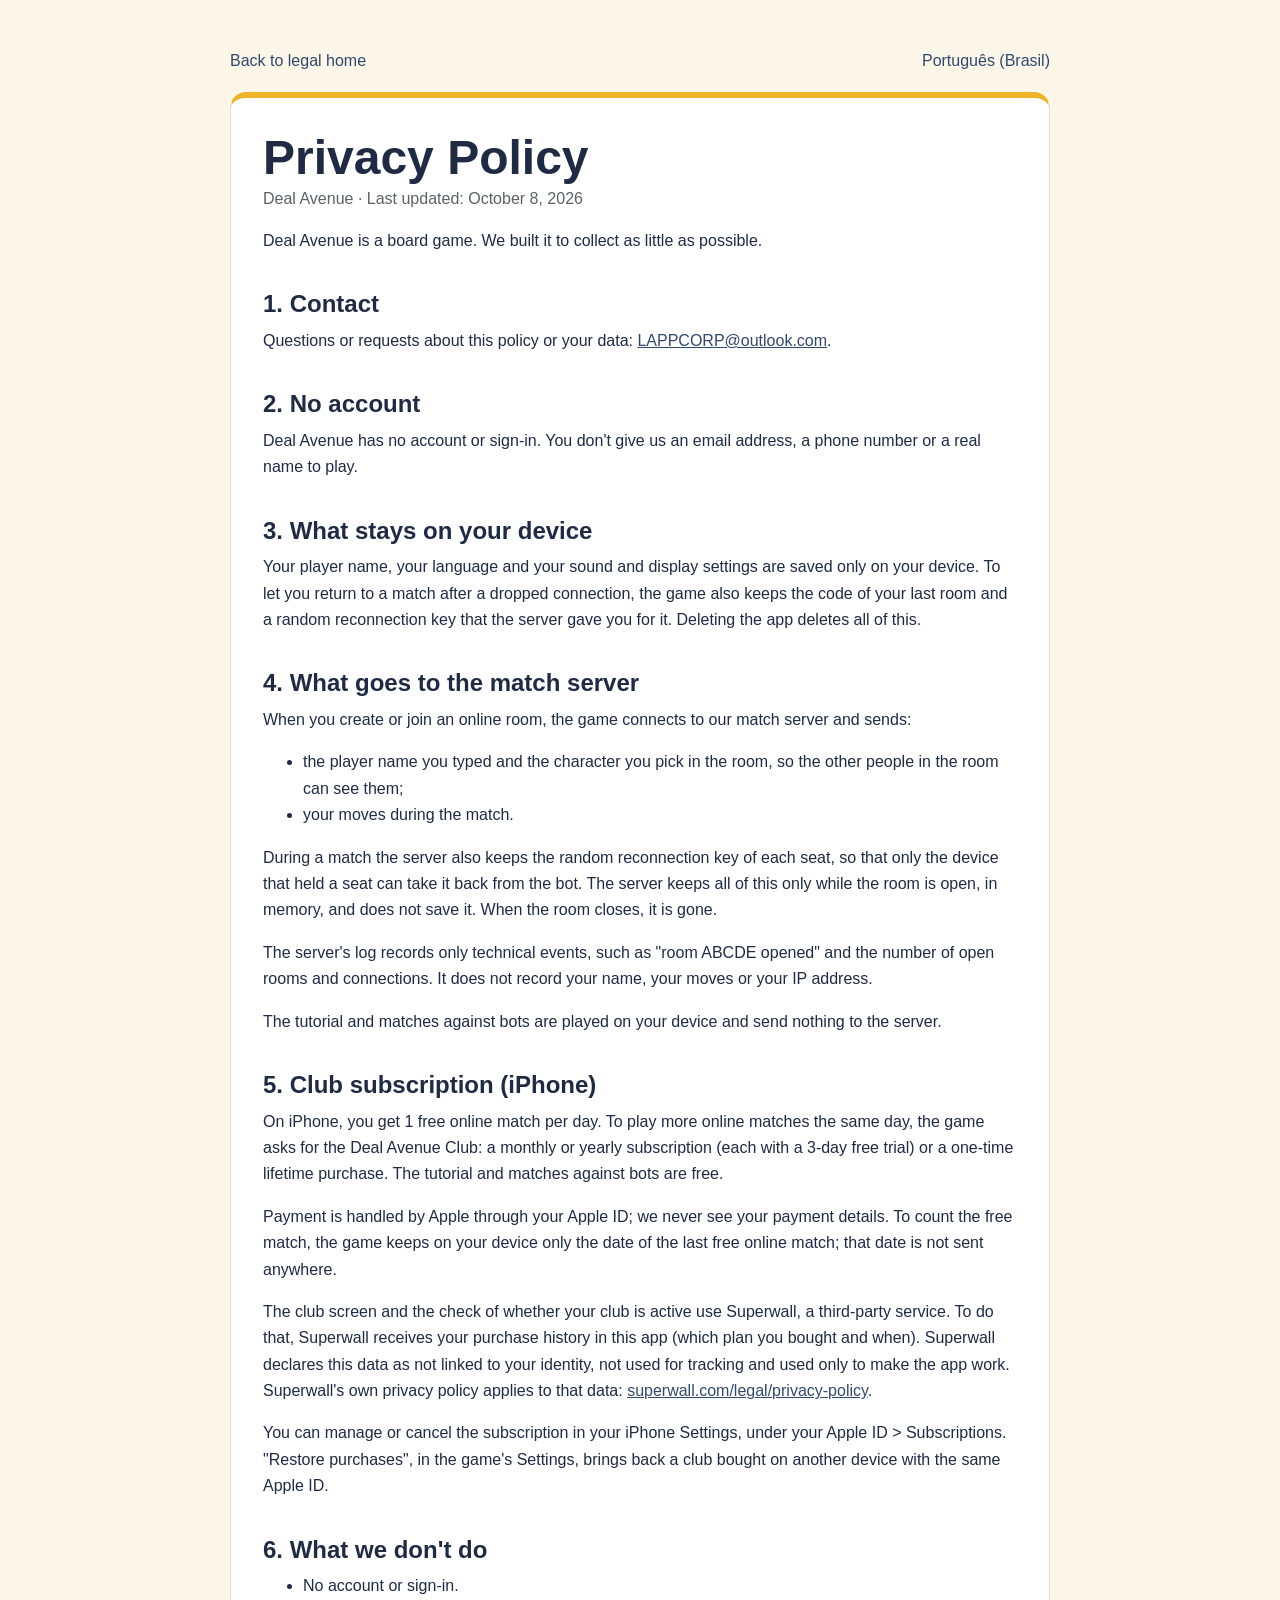
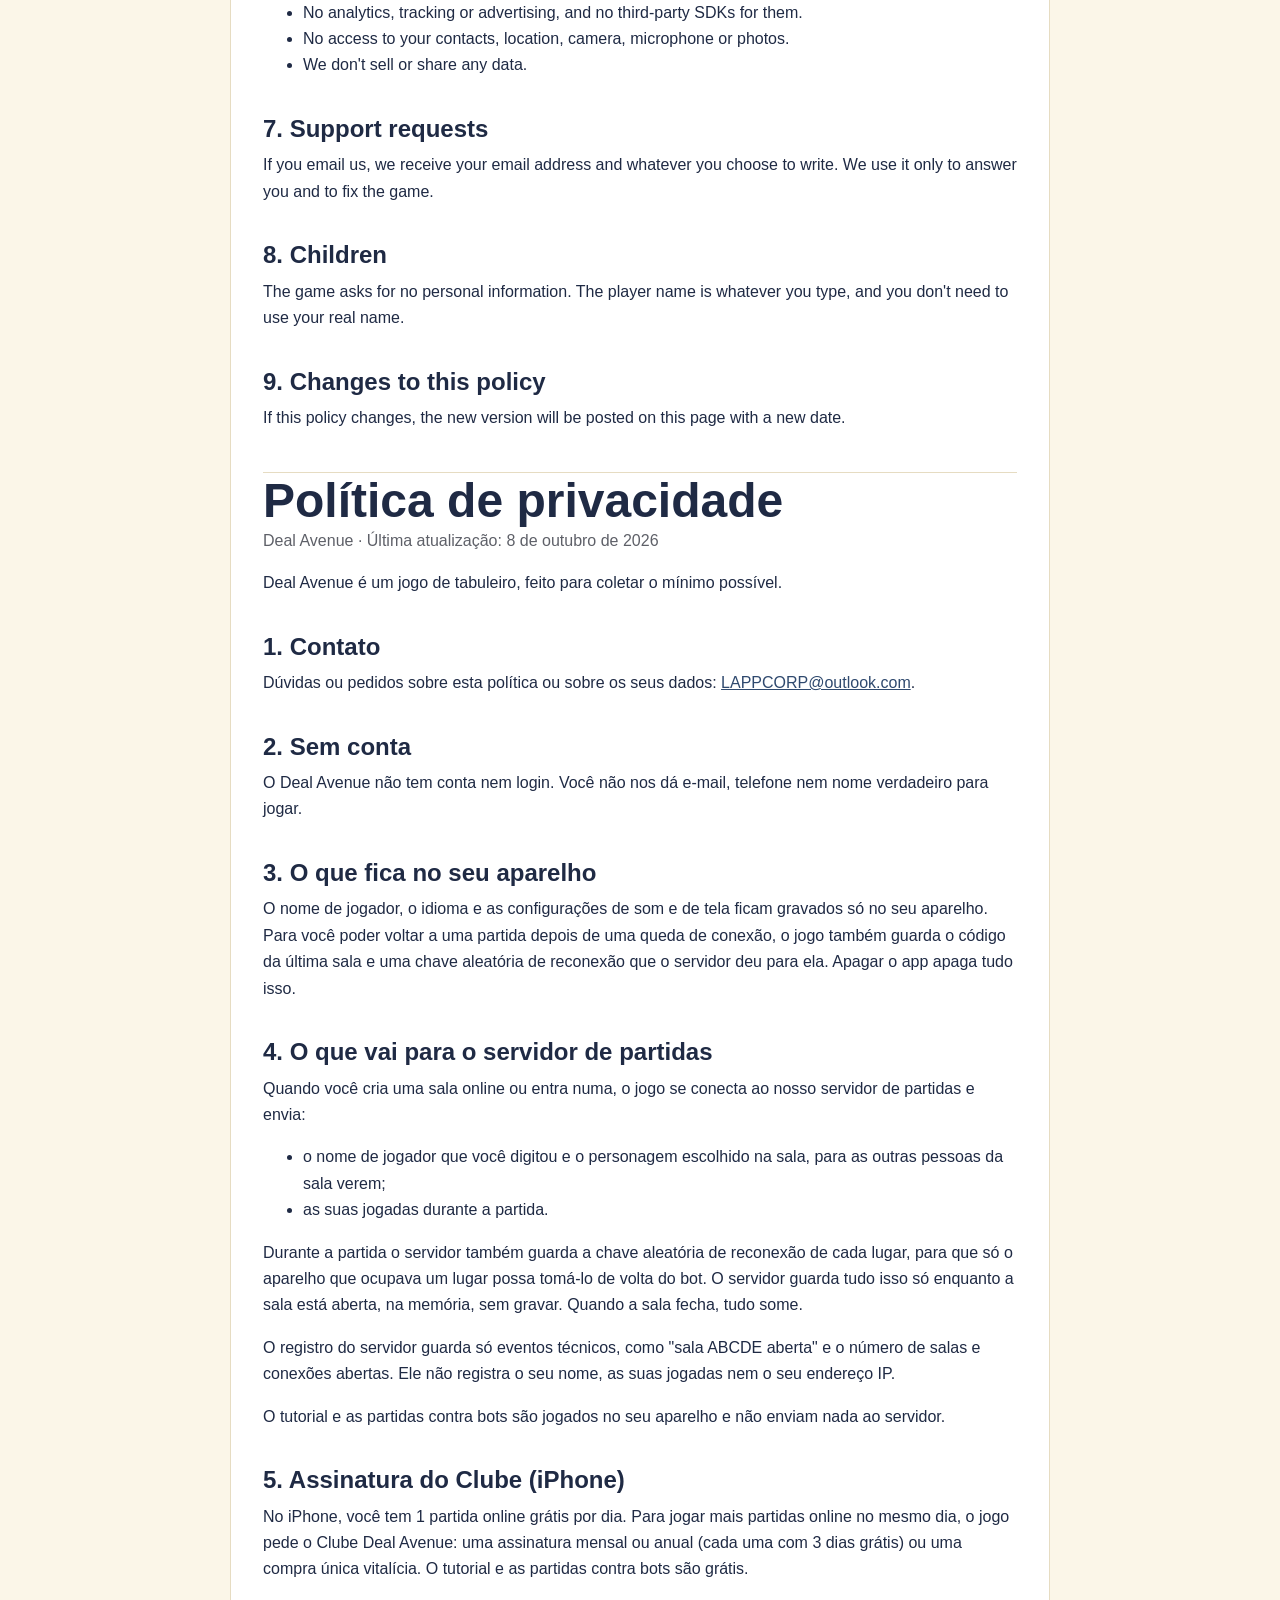
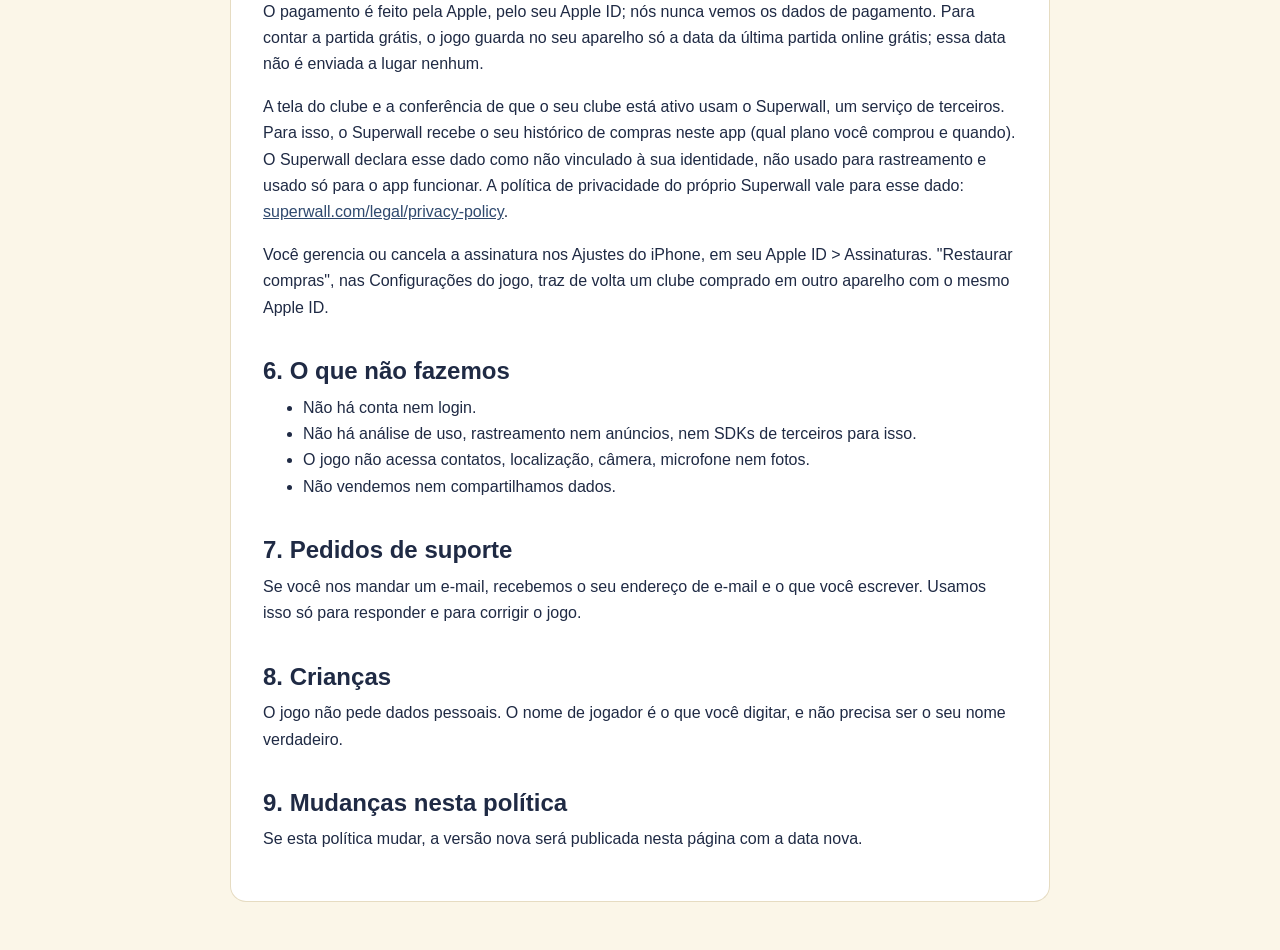
==== privacy.html @ 35a91177 "Páginas legais do Deal Avenue: privacidade, termos e suporte Adaptadas do thaly-legal para o jogo, e" ====
<!doctype html>
<html lang="en">
<head>
  <meta charset="utf-8">
  <meta name="viewport" content="width=device-width, initial-scale=1">
  <title>Privacy Policy - Deal Avenue</title>
  <meta name="description" content="Privacy Policy for the Deal Avenue board game.">
  <link rel="icon" href="icon.png">
  <link rel="stylesheet" href="style.css">
</head>
<body>
  <main>
    <div class="top">
      <a href="index.html">Back to legal home</a>
      <a href="#pt">Português (Brasil)</a>
    </div>
    <article class="card">
      <h1>Privacy Policy</h1>
      <p class="muted">Deal Avenue · Last updated: October 8, 2026</p>

      <p>Deal Avenue is a board game. We built it to collect as little as possible.</p>

      <h2>1. Contact</h2>
      <p>Questions or requests about this policy or your data: <a href="mailto:LAPPCORP@outlook.com">LAPPCORP@outlook.com</a>.</p>

      <h2>2. No account</h2>
      <p>Deal Avenue has no account or sign-in. You don't give us an email address, a phone number or a real name to play.</p>

      <h2>3. What stays on your device</h2>
      <p>Your player name, your language and your sound and display settings are saved only on your device. To let you return to a match after a dropped connection, the game also keeps the code of your last room and a random reconnection key that the server gave you for it. Deleting the app deletes all of this.</p>

      <h2>4. What goes to the match server</h2>
      <p>When you create or join an online room, the game connects to our match server and sends:</p>
      <ul>
        <li>the player name you typed and the character you pick in the room, so the other people in the room can see them;</li>
        <li>your moves during the match.</li>
      </ul>
      <p>During a match the server also keeps the random reconnection key of each seat, so that only the device that held a seat can take it back from the bot. The server keeps all of this only while the room is open, in memory, and does not save it. When the room closes, it is gone.</p>
      <p>The server's log records only technical events, such as "room ABCDE opened" and the number of open rooms and connections. It does not record your name, your moves or your IP address.</p>
      <p>The tutorial and matches against bots are played on your device and send nothing to the server.</p>

      <h2>5. Club subscription (iPhone)</h2>
      <p>On iPhone, you get 1 free online match per day. To play more online matches the same day, the game asks for the Deal Avenue Club: a monthly or yearly subscription (each with a 3-day free trial) or a one-time lifetime purchase. The tutorial and matches against bots are free.</p>
      <p>Payment is handled by Apple through your Apple ID; we never see your payment details. To count the free match, the game keeps on your device only the date of the last free online match; that date is not sent anywhere.</p>
      <p>The club screen and the check of whether your club is active use Superwall, a third-party service. To do that, Superwall receives your purchase history in this app (which plan you bought and when). Superwall declares this data as not linked to your identity, not used for tracking and used only to make the app work. Superwall's own privacy policy applies to that data: <a href="https://superwall.com/legal/privacy-policy">superwall.com/legal/privacy-policy</a>.</p>
      <p>You can manage or cancel the subscription in your iPhone Settings, under your Apple ID &gt; Subscriptions. "Restore purchases", in the game's Settings, brings back a club bought on another device with the same Apple ID.</p>

      <h2>6. What we don't do</h2>
      <ul>
        <li>No account or sign-in.</li>
        <li>No analytics, tracking or advertising, and no third-party SDKs for them.</li>
        <li>No access to your contacts, location, camera, microphone or photos.</li>
        <li>We don't sell or share any data.</li>
      </ul>

      <h2>7. Support requests</h2>
      <p>If you email us, we receive your email address and whatever you choose to write. We use it only to answer you and to fix the game.</p>

      <h2>8. Children</h2>
      <p>The game asks for no personal information. The player name is whatever you type, and you don't need to use your real name.</p>

      <h2>9. Changes to this policy</h2>
      <p>If this policy changes, the new version will be posted on this page with a new date.</p>

      <hr id="pt">

      <h1 lang="pt-BR">Política de privacidade</h1>
      <div lang="pt-BR">
        <p class="muted">Deal Avenue · Última atualização: 8 de outubro de 2026</p>

        <p>Deal Avenue é um jogo de tabuleiro, feito para coletar o mínimo possível.</p>

        <h2>1. Contato</h2>
        <p>Dúvidas ou pedidos sobre esta política ou sobre os seus dados: <a href="mailto:LAPPCORP@outlook.com">LAPPCORP@outlook.com</a>.</p>

        <h2>2. Sem conta</h2>
        <p>O Deal Avenue não tem conta nem login. Você não nos dá e-mail, telefone nem nome verdadeiro para jogar.</p>

        <h2>3. O que fica no seu aparelho</h2>
        <p>O nome de jogador, o idioma e as configurações de som e de tela ficam gravados só no seu aparelho. Para você poder voltar a uma partida depois de uma queda de conexão, o jogo também guarda o código da última sala e uma chave aleatória de reconexão que o servidor deu para ela. Apagar o app apaga tudo isso.</p>

        <h2>4. O que vai para o servidor de partidas</h2>
        <p>Quando você cria uma sala online ou entra numa, o jogo se conecta ao nosso servidor de partidas e envia:</p>
        <ul>
          <li>o nome de jogador que você digitou e o personagem escolhido na sala, para as outras pessoas da sala verem;</li>
          <li>as suas jogadas durante a partida.</li>
        </ul>
        <p>Durante a partida o servidor também guarda a chave aleatória de reconexão de cada lugar, para que só o aparelho que ocupava um lugar possa tomá-lo de volta do bot. O servidor guarda tudo isso só enquanto a sala está aberta, na memória, sem gravar. Quando a sala fecha, tudo some.</p>
        <p>O registro do servidor guarda só eventos técnicos, como "sala ABCDE aberta" e o número de salas e conexões abertas. Ele não registra o seu nome, as suas jogadas nem o seu endereço IP.</p>
        <p>O tutorial e as partidas contra bots são jogados no seu aparelho e não enviam nada ao servidor.</p>

        <h2>5. Assinatura do Clube (iPhone)</h2>
        <p>No iPhone, você tem 1 partida online grátis por dia. Para jogar mais partidas online no mesmo dia, o jogo pede o Clube Deal Avenue: uma assinatura mensal ou anual (cada uma com 3 dias grátis) ou uma compra única vitalícia. O tutorial e as partidas contra bots são grátis.</p>
        <p>O pagamento é feito pela Apple, pelo seu Apple ID; nós nunca vemos os dados de pagamento. Para contar a partida grátis, o jogo guarda no seu aparelho só a data da última partida online grátis; essa data não é enviada a lugar nenhum.</p>
        <p>A tela do clube e a conferência de que o seu clube está ativo usam o Superwall, um serviço de terceiros. Para isso, o Superwall recebe o seu histórico de compras neste app (qual plano você comprou e quando). O Superwall declara esse dado como não vinculado à sua identidade, não usado para rastreamento e usado só para o app funcionar. A política de privacidade do próprio Superwall vale para esse dado: <a href="https://superwall.com/legal/privacy-policy">superwall.com/legal/privacy-policy</a>.</p>
        <p>Você gerencia ou cancela a assinatura nos Ajustes do iPhone, em seu Apple ID &gt; Assinaturas. "Restaurar compras", nas Configurações do jogo, traz de volta um clube comprado em outro aparelho com o mesmo Apple ID.</p>

        <h2>6. O que não fazemos</h2>
        <ul>
          <li>Não há conta nem login.</li>
          <li>Não há análise de uso, rastreamento nem anúncios, nem SDKs de terceiros para isso.</li>
          <li>O jogo não acessa contatos, localização, câmera, microfone nem fotos.</li>
          <li>Não vendemos nem compartilhamos dados.</li>
        </ul>

        <h2>7. Pedidos de suporte</h2>
        <p>Se você nos mandar um e-mail, recebemos o seu endereço de e-mail e o que você escrever. Usamos isso só para responder e para corrigir o jogo.</p>

        <h2>8. Crianças</h2>
        <p>O jogo não pede dados pessoais. O nome de jogador é o que você digitar, e não precisa ser o seu nome verdadeiro.</p>

        <h2>9. Mudanças nesta política</h2>
        <p>Se esta política mudar, a versão nova será publicada nesta página com a data nova.</p>
      </div>
    </article>
  </main>
</body>
</html>
---- style.css ----
:root {
  color-scheme: light dark;
  --bg: #fbf6e8;
  --card: #ffffff;
  --ink: #1f2a44;
  --muted: #5e6068;
  --border: #e6dcc2;
  --accent: #2f496e;
  --gold: #f0b429;
}

@media (prefers-color-scheme: dark) {
  :root {
    --bg: #141a2b;
    --card: #1f2a44;
    --ink: #fbf6e8;
    --muted: #b8bccb;
    --border: #34405f;
    --accent: #f0b429;
  }
}

* {
  box-sizing: border-box;
}

body {
  margin: 0;
  background: var(--bg);
  color: var(--ink);
  font-family: -apple-system, BlinkMacSystemFont, "SF Pro Text", "Segoe UI", Roboto, sans-serif;
  line-height: 1.65;
}

main {
  width: min(820px, calc(100% - 32px));
  margin: 0 auto;
  padding: 48px 0;
}

.card {
  background: var(--card);
  border: 1px solid var(--border);
  border-top: 6px solid var(--gold);
  border-radius: 16px;
  padding: 32px;
}

@media (max-width: 520px) {
  main {
    padding: 24px 0;
  }

  .card {
    padding: 22px 18px;
  }
}

.brand {
  display: flex;
  align-items: center;
  gap: 14px;
  margin-bottom: 8px;
}

.brand img {
  width: 56px;
  height: 56px;
  border-radius: 13px;
}

h1, h2, h3 {
  line-height: 1.15;
  letter-spacing: 0;
}

h1 {
  margin: 0;
  font-size: clamp(30px, 7vw, 48px);
}

h2 {
  margin: 36px 0 10px;
  font-size: 24px;
}

h3 {
  margin: 26px 0 8px;
  font-size: 19px;
}

p, ul {
  margin: 0 0 16px;
}

a {
  color: var(--accent);
}

.muted {
  color: var(--muted);
}

.top {
  display: flex;
  flex-wrap: wrap;
  justify-content: space-between;
  gap: 8px 16px;
  margin-bottom: 18px;
}

.top a {
  text-decoration: none;
}

.lang {
  margin: 0 0 8px;
  padding: 10px 0;
  border-top: 1px solid var(--border);
  border-bottom: 1px solid var(--border);
}

hr {
  border: 0;
  border-top: 1px solid var(--border);
  margin: 40px 0 0;
}

nav {
  display: grid;
  gap: 12px;
  margin-top: 28px;
}

.link-card {
  display: block;
  padding: 18px 20px;
  border: 1px solid var(--border);
  border-radius: 12px;
  color: var(--ink);
  background: var(--bg);
  text-decoration: none;
  font-weight: 600;
}

.link-card span {
  display: block;
  color: var(--muted);
  font-size: 14px;
  font-weight: 400;
  margin-top: 4px;
}
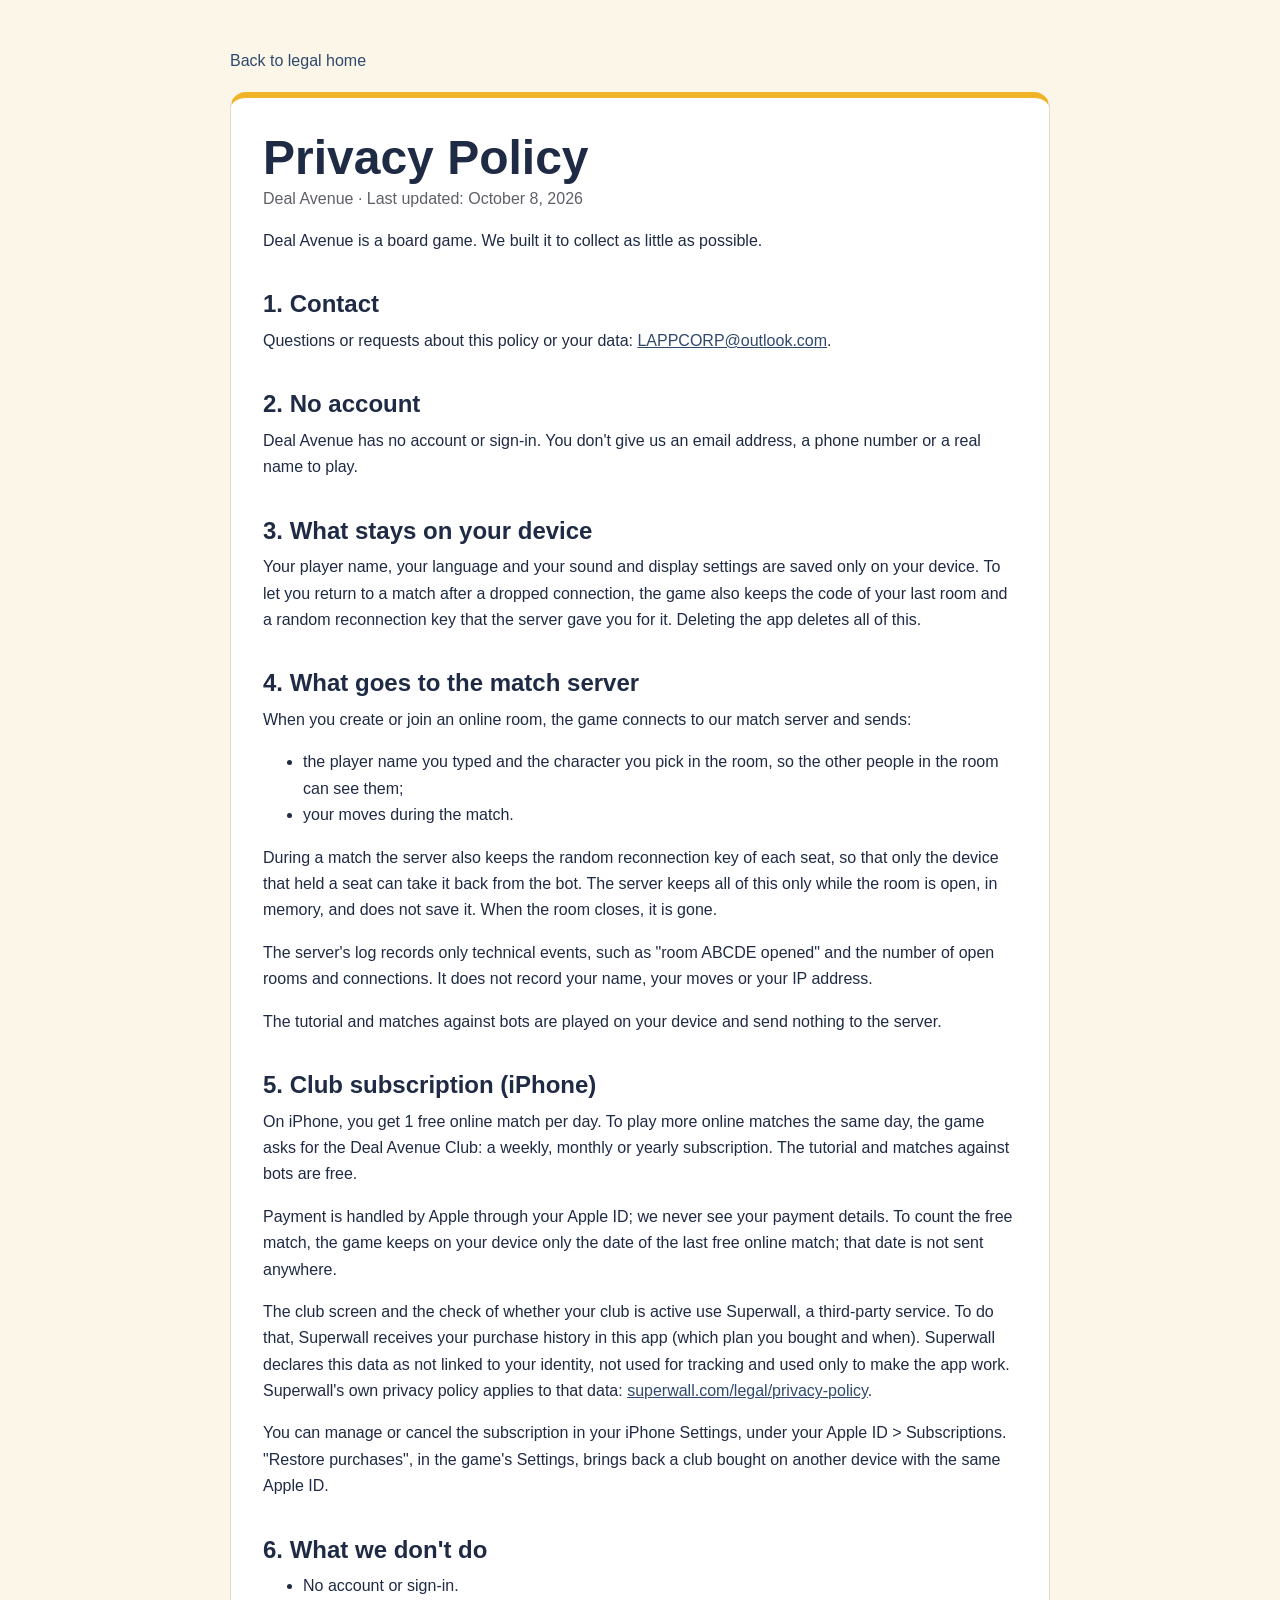
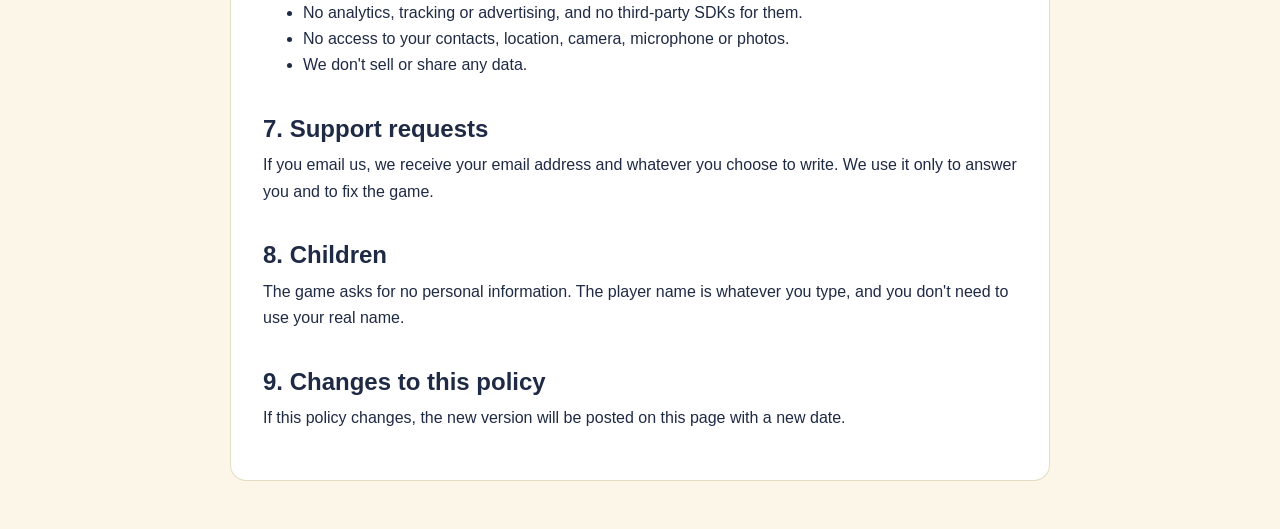
==== commit 29445501: "Só em inglês; clube semanal, mensal ou anual, sem vitalício Co-Authored-By: Claude Opus 5.5 <noreply" ====
--- a/privacy.html
+++ b/privacy.html
@@ -12,7 +12,6 @@
   <main>
     <div class="top">
       <a href="index.html">Back to legal home</a>
-      <a href="#pt">Português (Brasil)</a>
     </div>
     <article class="card">
       <h1>Privacy Policy</h1>
@@ -40,7 +39,7 @@
       <p>The tutorial and matches against bots are played on your device and send nothing to the server.</p>
 
       <h2>5. Club subscription (iPhone)</h2>
-      <p>On iPhone, you get 1 free online match per day. To play more online matches the same day, the game asks for the Deal Avenue Club: a monthly or yearly subscription (each with a 3-day free trial) or a one-time lifetime purchase. The tutorial and matches against bots are free.</p>
+      <p>On iPhone, you get 1 free online match per day. To play more online matches the same day, the game asks for the Deal Avenue Club: a weekly, monthly or yearly subscription. The tutorial and matches against bots are free.</p>
       <p>Payment is handled by Apple through your Apple ID; we never see your payment details. To count the free match, the game keeps on your device only the date of the last free online match; that date is not sent anywhere.</p>
       <p>The club screen and the check of whether your club is active use Superwall, a third-party service. To do that, Superwall receives your purchase history in this app (which plan you bought and when). Superwall declares this data as not linked to your identity, not used for tracking and used only to make the app work. Superwall's own privacy policy applies to that data: <a href="https://superwall.com/legal/privacy-policy">superwall.com/legal/privacy-policy</a>.</p>
       <p>You can manage or cancel the subscription in your iPhone Settings, under your Apple ID &gt; Subscriptions. "Restore purchases", in the game's Settings, brings back a club bought on another device with the same Apple ID.</p>
@@ -61,57 +60,6 @@
 
       <h2>9. Changes to this policy</h2>
       <p>If this policy changes, the new version will be posted on this page with a new date.</p>
-
-      <hr id="pt">
-
-      <h1 lang="pt-BR">Política de privacidade</h1>
-      <div lang="pt-BR">
-        <p class="muted">Deal Avenue · Última atualização: 8 de outubro de 2026</p>
-
-        <p>Deal Avenue é um jogo de tabuleiro, feito para coletar o mínimo possível.</p>
-
-        <h2>1. Contato</h2>
-        <p>Dúvidas ou pedidos sobre esta política ou sobre os seus dados: <a href="mailto:LAPPCORP@outlook.com">LAPPCORP@outlook.com</a>.</p>
-
-        <h2>2. Sem conta</h2>
-        <p>O Deal Avenue não tem conta nem login. Você não nos dá e-mail, telefone nem nome verdadeiro para jogar.</p>
-
-        <h2>3. O que fica no seu aparelho</h2>
-        <p>O nome de jogador, o idioma e as configurações de som e de tela ficam gravados só no seu aparelho. Para você poder voltar a uma partida depois de uma queda de conexão, o jogo também guarda o código da última sala e uma chave aleatória de reconexão que o servidor deu para ela. Apagar o app apaga tudo isso.</p>
-
-        <h2>4. O que vai para o servidor de partidas</h2>
-        <p>Quando você cria uma sala online ou entra numa, o jogo se conecta ao nosso servidor de partidas e envia:</p>
-        <ul>
-          <li>o nome de jogador que você digitou e o personagem escolhido na sala, para as outras pessoas da sala verem;</li>
-          <li>as suas jogadas durante a partida.</li>
-        </ul>
-        <p>Durante a partida o servidor também guarda a chave aleatória de reconexão de cada lugar, para que só o aparelho que ocupava um lugar possa tomá-lo de volta do bot. O servidor guarda tudo isso só enquanto a sala está aberta, na memória, sem gravar. Quando a sala fecha, tudo some.</p>
-        <p>O registro do servidor guarda só eventos técnicos, como "sala ABCDE aberta" e o número de salas e conexões abertas. Ele não registra o seu nome, as suas jogadas nem o seu endereço IP.</p>
-        <p>O tutorial e as partidas contra bots são jogados no seu aparelho e não enviam nada ao servidor.</p>
-
-        <h2>5. Assinatura do Clube (iPhone)</h2>
-        <p>No iPhone, você tem 1 partida online grátis por dia. Para jogar mais partidas online no mesmo dia, o jogo pede o Clube Deal Avenue: uma assinatura mensal ou anual (cada uma com 3 dias grátis) ou uma compra única vitalícia. O tutorial e as partidas contra bots são grátis.</p>
-        <p>O pagamento é feito pela Apple, pelo seu Apple ID; nós nunca vemos os dados de pagamento. Para contar a partida grátis, o jogo guarda no seu aparelho só a data da última partida online grátis; essa data não é enviada a lugar nenhum.</p>
-        <p>A tela do clube e a conferência de que o seu clube está ativo usam o Superwall, um serviço de terceiros. Para isso, o Superwall recebe o seu histórico de compras neste app (qual plano você comprou e quando). O Superwall declara esse dado como não vinculado à sua identidade, não usado para rastreamento e usado só para o app funcionar. A política de privacidade do próprio Superwall vale para esse dado: <a href="https://superwall.com/legal/privacy-policy">superwall.com/legal/privacy-policy</a>.</p>
-        <p>Você gerencia ou cancela a assinatura nos Ajustes do iPhone, em seu Apple ID &gt; Assinaturas. "Restaurar compras", nas Configurações do jogo, traz de volta um clube comprado em outro aparelho com o mesmo Apple ID.</p>
-
-        <h2>6. O que não fazemos</h2>
-        <ul>
-          <li>Não há conta nem login.</li>
-          <li>Não há análise de uso, rastreamento nem anúncios, nem SDKs de terceiros para isso.</li>
-          <li>O jogo não acessa contatos, localização, câmera, microfone nem fotos.</li>
-          <li>Não vendemos nem compartilhamos dados.</li>
-        </ul>
-
-        <h2>7. Pedidos de suporte</h2>
-        <p>Se você nos mandar um e-mail, recebemos o seu endereço de e-mail e o que você escrever. Usamos isso só para responder e para corrigir o jogo.</p>
-
-        <h2>8. Crianças</h2>
-        <p>O jogo não pede dados pessoais. O nome de jogador é o que você digitar, e não precisa ser o seu nome verdadeiro.</p>
-
-        <h2>9. Mudanças nesta política</h2>
-        <p>Se esta política mudar, a versão nova será publicada nesta página com a data nova.</p>
-      </div>
     </article>
   </main>
 </body>
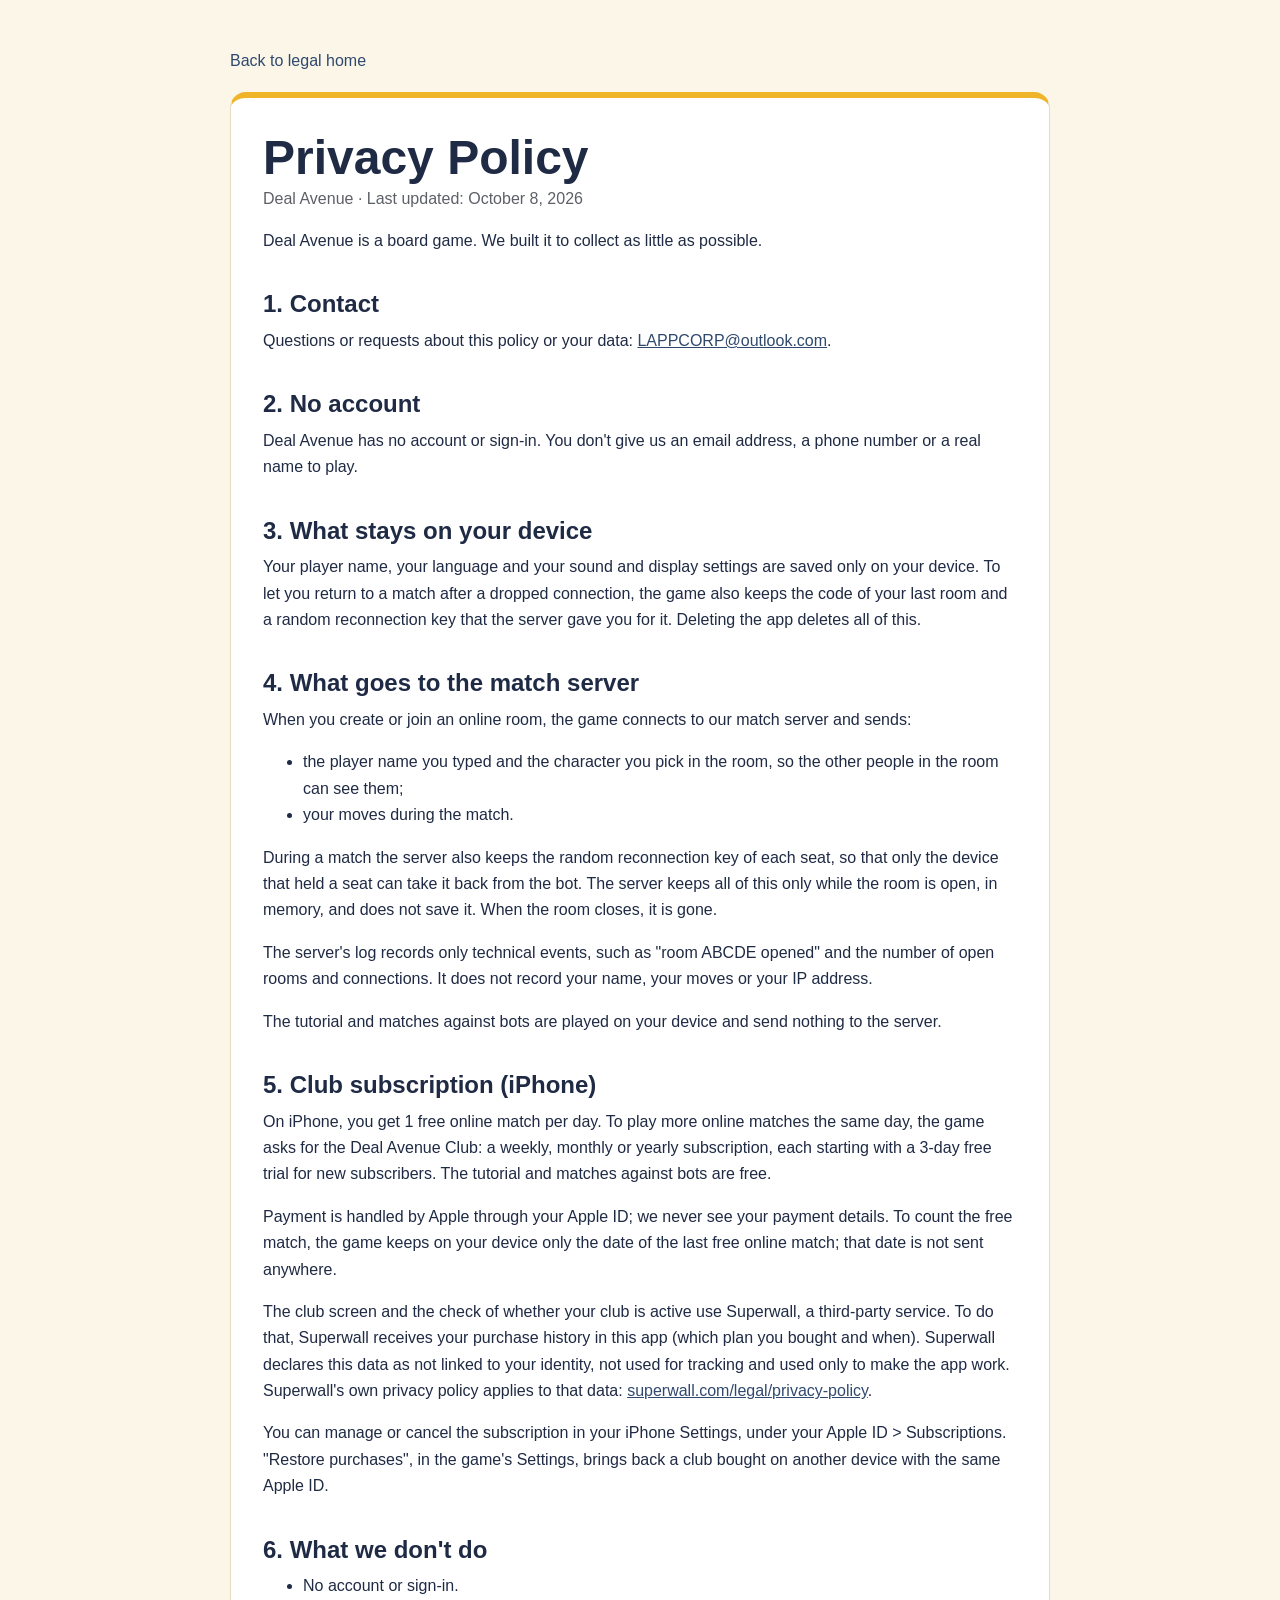
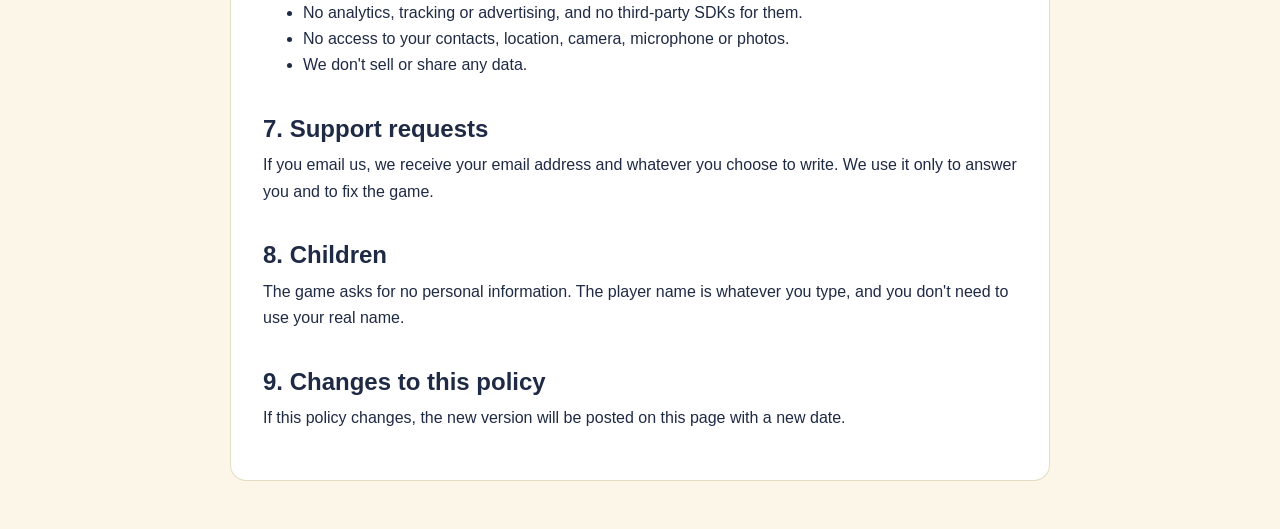
==== commit 1661a807: "Clube: 3 dias grátis em todos os planos Co-Authored-By: Claude Opus 5.5 <noreply@anthropic.com>" ====
--- a/privacy.html
+++ b/privacy.html
@@ -39,7 +39,7 @@
       <p>The tutorial and matches against bots are played on your device and send nothing to the server.</p>
 
       <h2>5. Club subscription (iPhone)</h2>
-      <p>On iPhone, you get 1 free online match per day. To play more online matches the same day, the game asks for the Deal Avenue Club: a weekly, monthly or yearly subscription. The tutorial and matches against bots are free.</p>
+      <p>On iPhone, you get 1 free online match per day. To play more online matches the same day, the game asks for the Deal Avenue Club: a weekly, monthly or yearly subscription, each starting with a 3-day free trial for new subscribers. The tutorial and matches against bots are free.</p>
       <p>Payment is handled by Apple through your Apple ID; we never see your payment details. To count the free match, the game keeps on your device only the date of the last free online match; that date is not sent anywhere.</p>
       <p>The club screen and the check of whether your club is active use Superwall, a third-party service. To do that, Superwall receives your purchase history in this app (which plan you bought and when). Superwall declares this data as not linked to your identity, not used for tracking and used only to make the app work. Superwall's own privacy policy applies to that data: <a href="https://superwall.com/legal/privacy-policy">superwall.com/legal/privacy-policy</a>.</p>
       <p>You can manage or cancel the subscription in your iPhone Settings, under your Apple ID &gt; Subscriptions. "Restore purchases", in the game's Settings, brings back a club bought on another device with the same Apple ID.</p>
